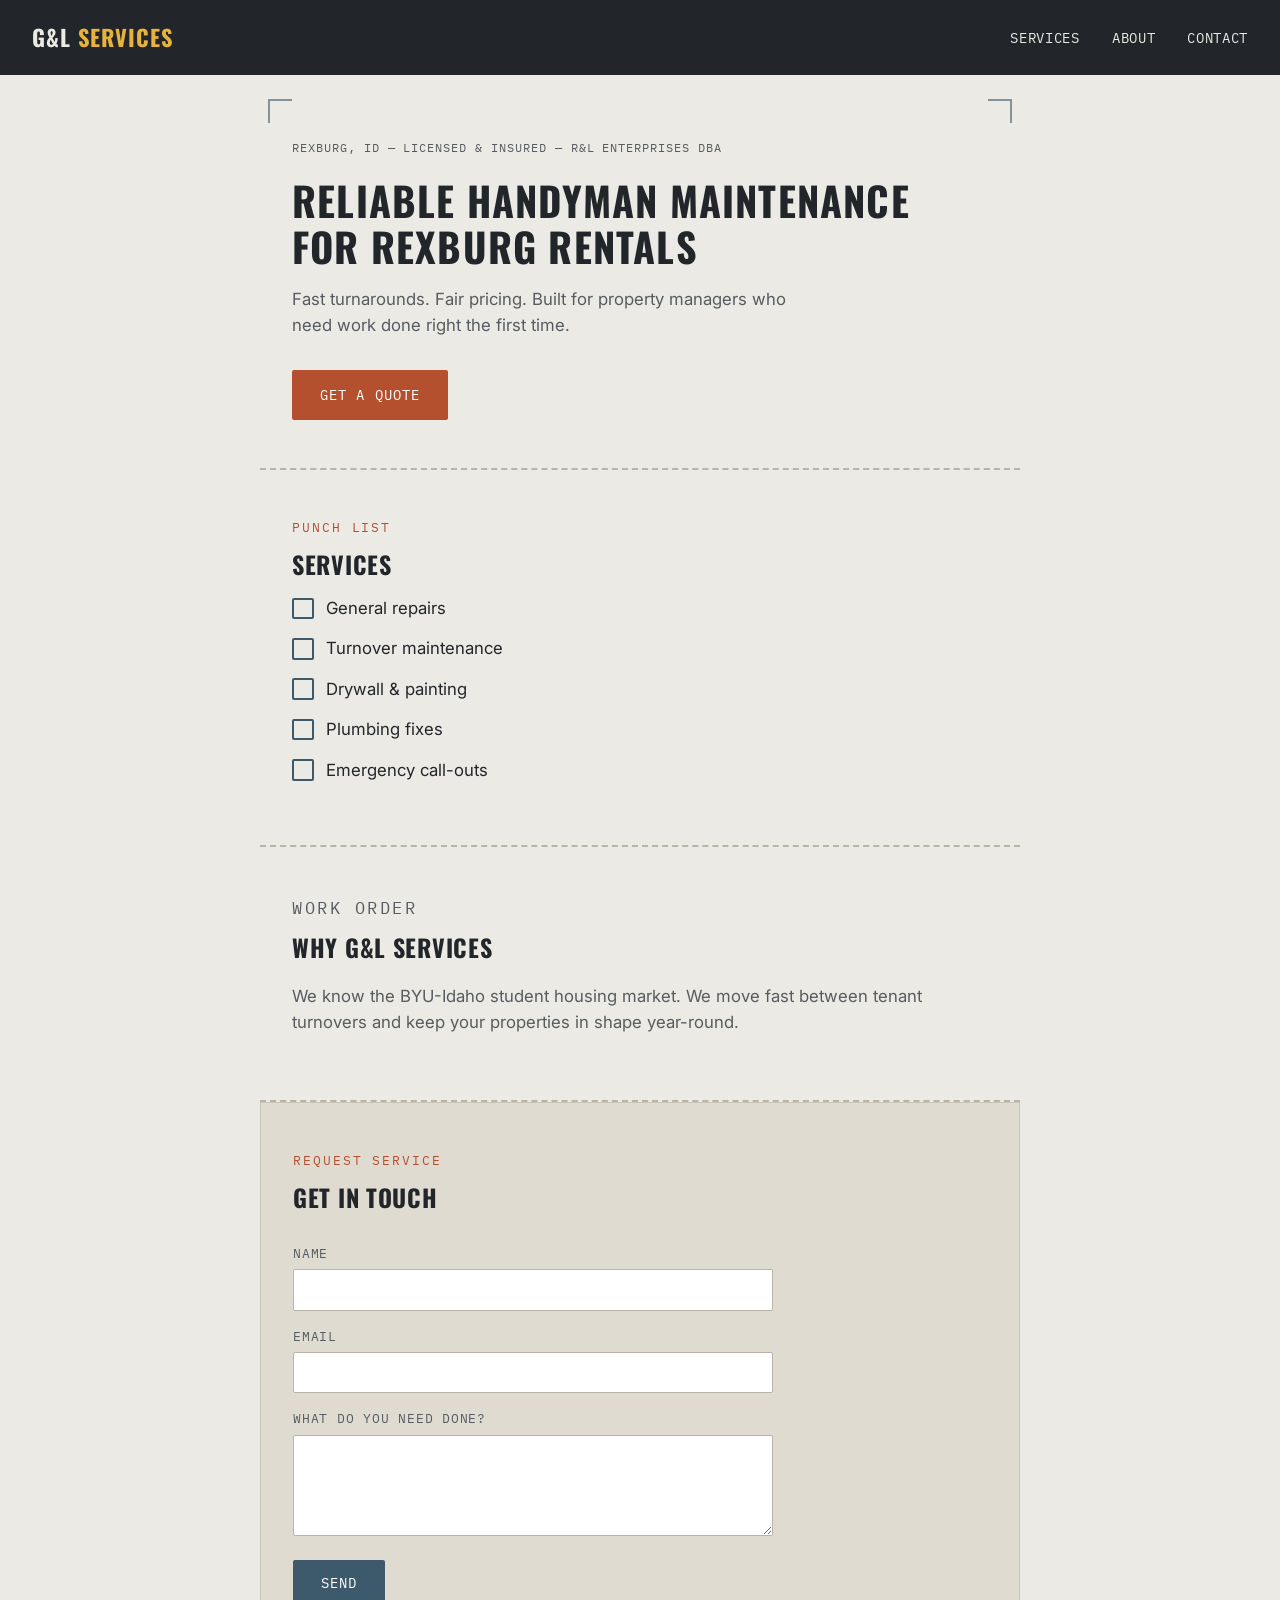
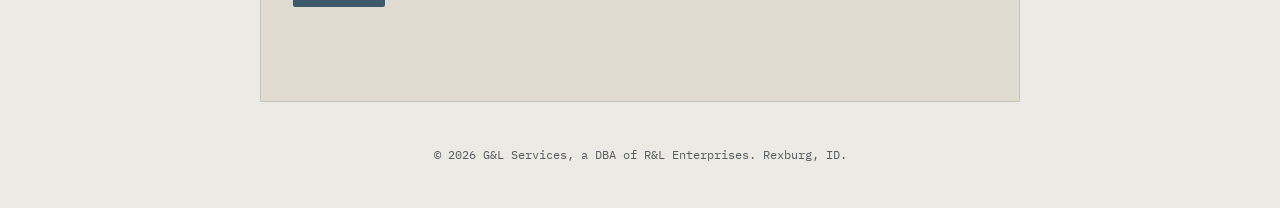
==== index.html @ a410be18 "Add files via upload" ====
<!DOCTYPE html>
<html lang="en">
<head>
  <meta charset="UTF-8">
  <meta name="viewport" content="width=device-width, initial-scale=1.0">
  <title>G&L Services | Rexburg Property Maintenance</title>
  <link rel="preconnect" href="https://fonts.googleapis.com">
  <link href="https://fonts.googleapis.com/css2?family=IBM+Plex+Mono:wght@500&family=Inter:wght@400;500;600&family=Oswald:wght@500;600;700&display=swap" rel="stylesheet">
  <link rel="stylesheet" href="style.css">
</head>
<body>

  <header class="site-header">
    <div class="wordmark">G&amp;L <span>SERVICES</span></div>
    <nav class="site-nav">
      <a href="#services">Services</a>
      <a href="#about">About</a>
      <a href="#contact">Contact</a>
    </nav>
  </header>

  <section id="hero" class="hero">
    <div class="ticket-meta">REXBURG, ID &mdash; LICENSED &amp; INSURED &mdash; R&amp;L ENTERPRISES DBA</div>
    <h1>Reliable Handyman Maintenance<br>for Rexburg Rentals</h1>
    <p>Fast turnarounds. Fair pricing. Built for property managers who need work done right the first time.</p>
    <a href="#contact" class="cta-button">Get a Quote</a>
  </section>

  <div class="tear-line" aria-hidden="true"></div>

  <section id="services" class="services">
    <p class="section-label">Punch List</p>
    <h2>Services</h2>
    <ul class="checklist">
      <li>General repairs</li>
      <li>Turnover maintenance</li>
      <li>Drywall &amp; painting</li>
      <li>Plumbing fixes</li>
      <li>Emergency call-outs</li>
    </ul>
  </section>

  <div class="tear-line" aria-hidden="true"></div>

  <section id="about" class="about">
    <p class="section-label">Work Order</p>
    <h2>Why G&amp;L Services</h2>
    <p>We know the BYU-Idaho student housing market. We move fast between tenant turnovers and keep your properties in shape year-round.</p>
  </section>

  <div class="tear-line" aria-hidden="true"></div>

  <section id="contact" class="contact">
    <p class="section-label">Request Service</p>
    <h2>Get in Touch</h2>
    <form id="contactForm" action="https://formspree.io/f/xdenrgyk" method="POST" novalidate>
      <label for="name">Name</label>
      <input type="text" id="name" name="name">

      <label for="email">Email</label>
      <input type="email" id="email" name="email">

      <label for="message">What do you need done?</label>
      <textarea id="message" name="message" rows="4"></textarea>

      <button type="submit">Send</button>

      <p id="formStatus" role="status"></p>
    </form>
  </section>

  <footer class="site-footer">
    <p>&copy; 2026 G&amp;L Services, a DBA of R&amp;L Enterprises. Rexburg, ID.</p>
  </footer>

  <script src="script.js"></script>
</body>
</html>
---- style.css ----
/* ---------- Design tokens ---------- */
:root {
  --color-bg: #ECEAE4;
  --color-bg-panel: #DFDBD0;
  --color-ink: #22262B;
  --color-ink-soft: #565C61;
  --color-steel: #3D5A6C;
  --color-rust: #B5502F;
  --color-rust-dark: #8F3E23;
  --color-safety: #E8B33D;

  --font-display: 'Oswald', sans-serif;
  --font-body: 'Inter', sans-serif;
  --font-mono: 'IBM Plex Mono', monospace;
}

/* ---------- Reset-ish basics ---------- */
* {
  box-sizing: border-box;
}

body {
  margin: 0;
  background: var(--color-bg);
  color: var(--color-ink);
  font-family: var(--font-body);
  line-height: 1.55;
}

h1, h2 {
  font-family: var(--font-display);
  text-transform: uppercase;
  letter-spacing: 0.03em;
  color: var(--color-ink);
  margin: 0 0 0.5em 0;
}

a {
  color: var(--color-steel);
}

/* Visible focus state for keyboard users */
a:focus-visible,
button:focus-visible,
input:focus-visible,
textarea:focus-visible {
  outline: 3px solid var(--color-safety);
  outline-offset: 2px;
}

/* ---------- Header ---------- */
.site-header {
  display: flex;
  justify-content: space-between;
  align-items: center;
  padding: 1.25rem 2rem;
  background: var(--color-ink);
}

.wordmark {
  font-family: var(--font-display);
  font-size: 1.4rem;
  font-weight: 700;
  color: var(--color-bg);
  letter-spacing: 0.04em;
}

.wordmark span {
  color: var(--color-safety);
}

.site-nav a {
  color: var(--color-bg);
  text-decoration: none;
  font-family: var(--font-mono);
  font-size: 0.85rem;
  text-transform: uppercase;
  letter-spacing: 0.05em;
  margin-left: 1.75rem;
}

.site-nav a:hover {
  color: var(--color-safety);
}

/* ---------- Section label (the "stamped" ticket field name) ---------- */
.section-label {
  font-family: var(--font-mono);
  font-size: 0.8rem;
  text-transform: uppercase;
  letter-spacing: 0.15em;
  color: var(--color-rust);
  margin: 0 0 0.5rem 0;
}

/* ---------- Hero ---------- */
.hero {
  position: relative;
  max-width: 760px;
  margin: 0 auto;
  padding: 4rem 2rem 3rem 2rem;
  text-align: left;
}

/* Blueprint-style corner registration marks */
.hero::before,
.hero::after {
  content: "";
  position: absolute;
  width: 22px;
  height: 22px;
  border: 2px solid var(--color-steel);
  opacity: 0.6;
}

.hero::before {
  top: 1.5rem;
  left: 0.5rem;
  border-right: none;
  border-bottom: none;
}

.hero::after {
  top: 1.5rem;
  right: 0.5rem;
  border-left: none;
  border-bottom: none;
}

.ticket-meta {
  font-family: var(--font-mono);
  font-size: 0.75rem;
  letter-spacing: 0.08em;
  color: var(--color-ink-soft);
  text-transform: uppercase;
  margin-bottom: 1.25rem;
}

.hero h1 {
  font-size: 2.5rem;
  line-height: 1.15;
  margin-bottom: 1rem;
}

.hero p {
  font-size: 1.05rem;
  color: var(--color-ink-soft);
  max-width: 46ch;
  margin-bottom: 2rem;
}

.cta-button {
  display: inline-block;
  background: var(--color-rust);
  color: #fff;
  font-family: var(--font-mono);
  text-transform: uppercase;
  letter-spacing: 0.08em;
  font-size: 0.85rem;
  text-decoration: none;
  padding: 0.9rem 1.75rem;
  border-radius: 2px;
  transition: background 0.15s ease;
}

.cta-button:hover {
  background: var(--color-rust-dark);
}

/* ---------- Tear-line divider ---------- */
.tear-line {
  max-width: 760px;
  margin: 0 auto;
  border-top: 2px dashed #B9B4A6;
}

/* ---------- Services (checklist) ---------- */
.services,
.about,
.contact {
  max-width: 760px;
  margin: 0 auto;
  padding: 3rem 2rem;
}

.checklist {
  list-style: none;
  margin: 0;
  padding: 0;
}

.checklist li {
  position: relative;
  padding-left: 2.1rem;
  margin-bottom: 0.9rem;
  font-size: 1.05rem;
}

.checklist li::before {
  content: "";
  position: absolute;
  left: 0;
  top: 0.15em;
  width: 1.1rem;
  height: 1.1rem;
  border: 2px solid var(--color-steel);
  border-radius: 2px;
}

/* ---------- About ---------- */
.about p {
  color: var(--color-ink-soft);
  max-width: 60ch;
  font-size: 1.05rem;
}

/* ---------- Contact form ---------- */
.contact {
  background: var(--color-bg-panel);
  border: 1px solid #C9C4B6;
}

.contact form {
  display: flex;
  flex-direction: column;
  max-width: 480px;
}

.contact label {
  font-family: var(--font-mono);
  font-size: 0.8rem;
  text-transform: uppercase;
  letter-spacing: 0.06em;
  color: var(--color-ink-soft);
  margin-top: 1rem;
  margin-bottom: 0.35rem;
}

.contact input,
.contact textarea {
  font-family: var(--font-body);
  font-size: 1rem;
  padding: 0.6rem 0.7rem;
  border: 1px solid #B9B4A6;
  border-radius: 2px;
  background: #fff;
  color: var(--color-ink);
}

.contact button {
  align-self: flex-start;
  margin-top: 1.5rem;
  background: var(--color-steel);
  color: #fff;
  border: none;
  font-family: var(--font-mono);
  text-transform: uppercase;
  letter-spacing: 0.08em;
  font-size: 0.85rem;
  padding: 0.9rem 1.75rem;
  border-radius: 2px;
  cursor: pointer;
  transition: background 0.15s ease;
}

.contact button:hover {
  background: #2E4453;
}

#formStatus {
  font-family: var(--font-mono);
  font-size: 0.85rem;
  margin-top: 1rem;
  min-height: 1.2em;
}

#formStatus.error {
  color: var(--color-rust-dark);
}

#formStatus.success {
  color: #2E6B4F;
}

/* ---------- Footer ---------- */
.site-footer {
  text-align: center;
  padding: 2rem;
  font-family: var(--font-mono);
  font-size: 0.75rem;
  color: var(--color-ink-soft);
}

/* ---------- Mobile ---------- */
@media (max-width: 600px) {
  .site-header {
    flex-direction: column;
    gap: 0.75rem;
    align-items: flex-start;
  }

  .site-nav a {
    margin-left: 0;
    margin-right: 1.25rem;
  }

  .hero h1 {
    font-size: 1.9rem;
  }
}
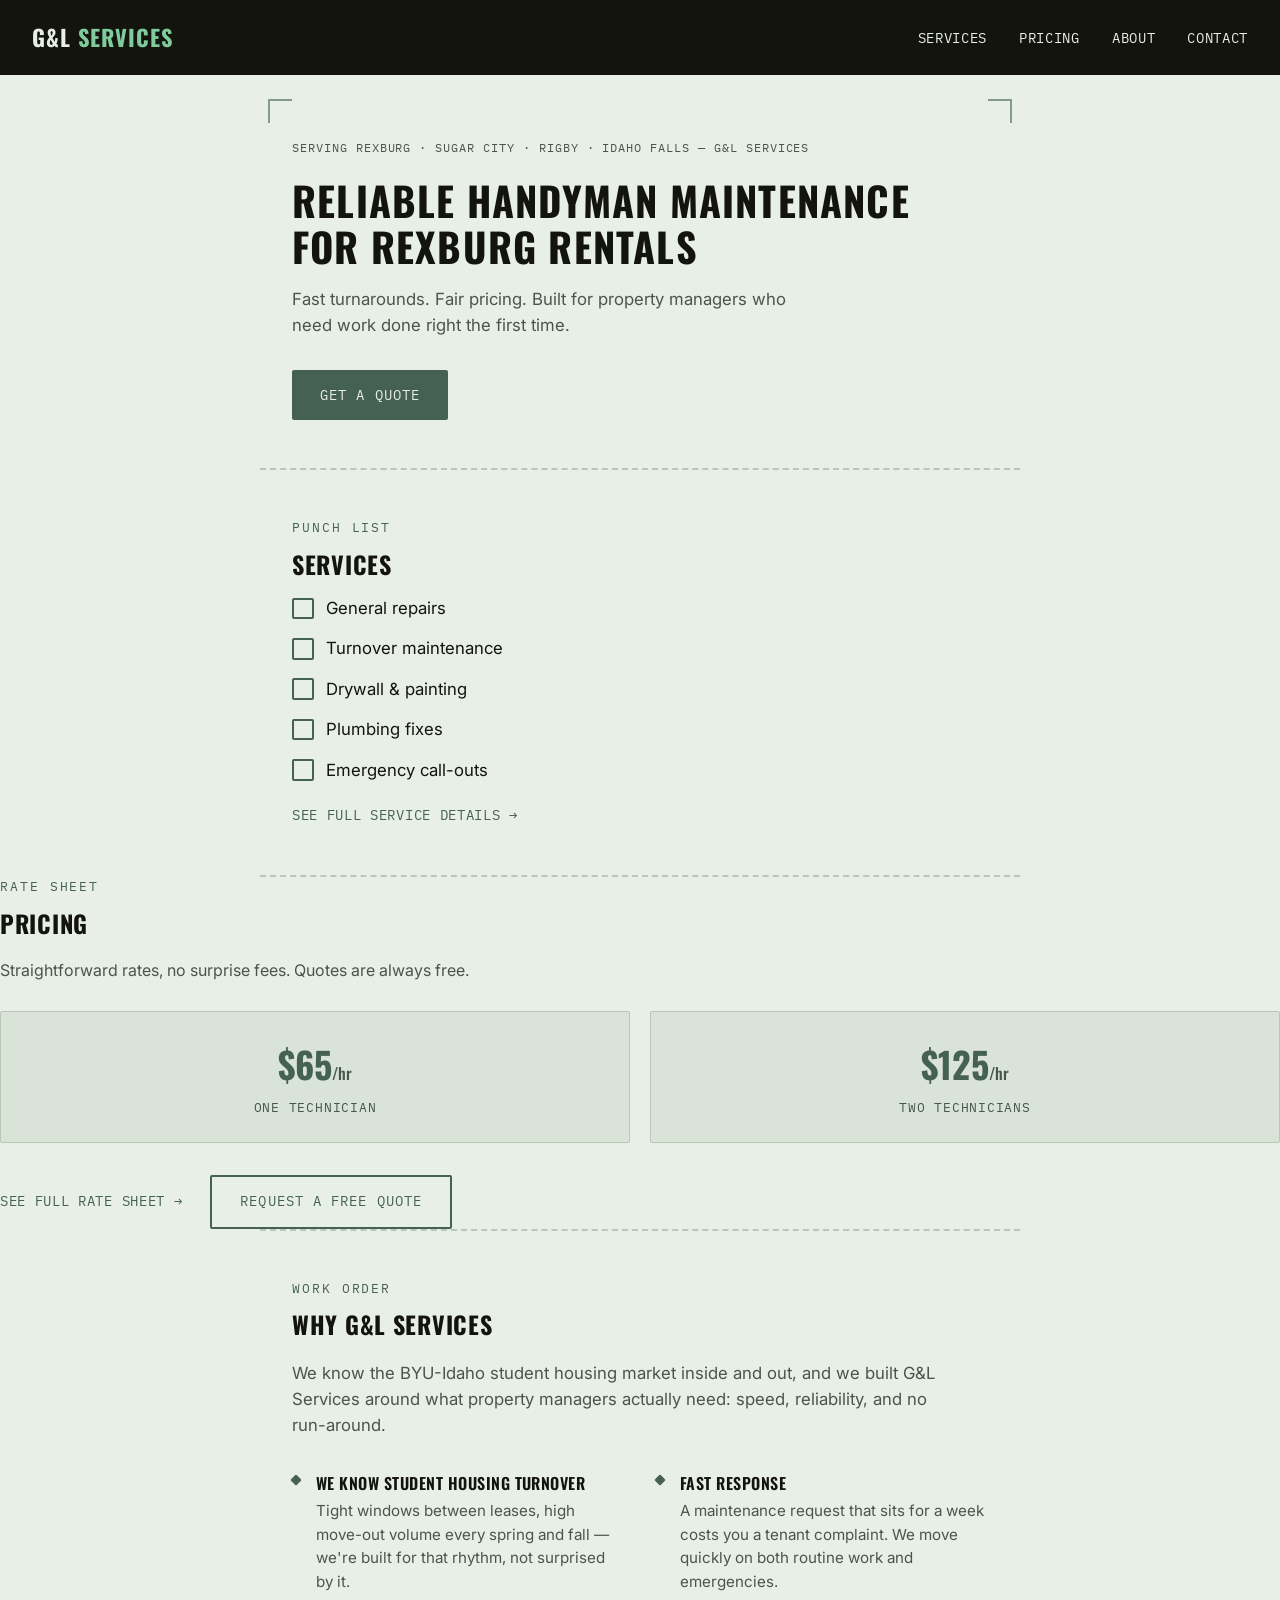
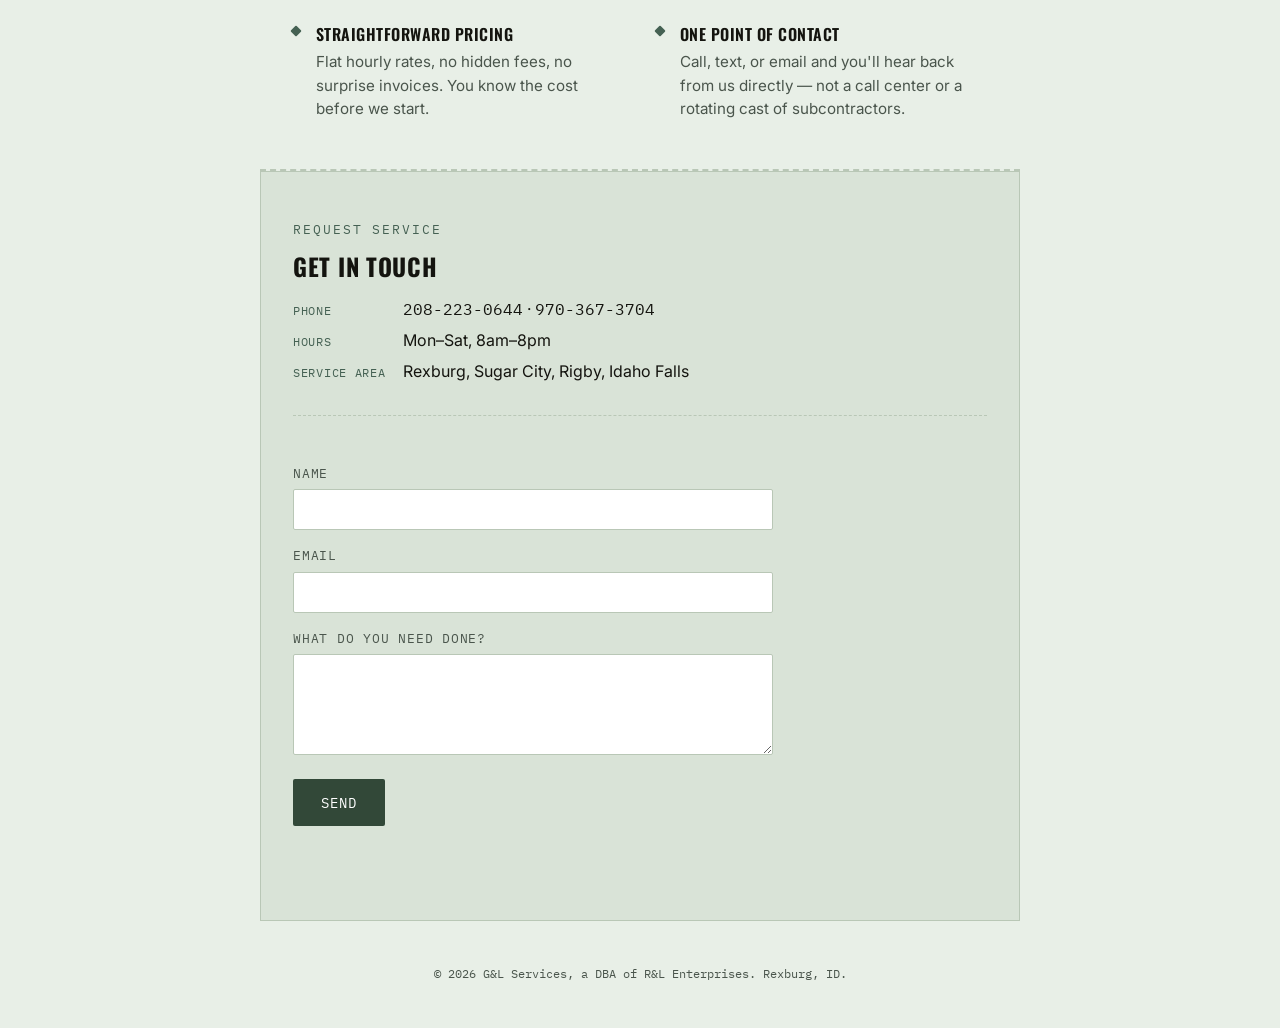
==== commit 916fbbbd: "Add files via upload" ====
--- a/index.html
+++ b/index.html
@@ -11,16 +11,17 @@
 <body>
 
   <header class="site-header">
-    <div class="wordmark">G&amp;L <span>SERVICES</span></div>
+    <a href="index.html" class="wordmark">G&amp;L <span>SERVICES</span></a>
     <nav class="site-nav">
-      <a href="#services">Services</a>
+      <a href="services.html">Services</a>
+      <a href="pricing.html">Pricing</a>
       <a href="#about">About</a>
       <a href="#contact">Contact</a>
     </nav>
   </header>
 
   <section id="hero" class="hero">
-    <div class="ticket-meta">REXBURG, ID &mdash; LICENSED &amp; INSURED &mdash; R&amp;L ENTERPRISES DBA</div>
+    <div class="ticket-meta">SERVING REXBURG &middot; SUGAR CITY &middot; RIGBY &middot; IDAHO FALLS &mdash; G&amp;L SERVICES</div>
     <h1>Reliable Handyman Maintenance<br>for Rexburg Rentals</h1>
     <p>Fast turnarounds. Fair pricing. Built for property managers who need work done right the first time.</p>
     <a href="#contact" class="cta-button">Get a Quote</a>
@@ -38,6 +39,27 @@
       <li>Plumbing fixes</li>
       <li>Emergency call-outs</li>
     </ul>
+    <a href="services.html" class="text-link">See full service details &rarr;</a>
+  </section>
+
+  <div class="tear-line" aria-hidden="true"></div>
+
+  <section id="pricing" class="pricing">
+    <p class="section-label">Rate Sheet</p>
+    <h2>Pricing</h2>
+    <p class="pricing-intro">Straightforward rates, no surprise fees. Quotes are always free.</p>
+    <div class="pricing-cards">
+      <div class="pricing-card">
+        <p class="pricing-rate">$65<span>/hr</span></p>
+        <p class="pricing-label">One technician</p>
+      </div>
+      <div class="pricing-card">
+        <p class="pricing-rate">$125<span>/hr</span></p>
+        <p class="pricing-label">Two technicians</p>
+      </div>
+    </div>
+    <a href="pricing.html" class="text-link">See full rate sheet &rarr;</a>
+    <a href="#contact" class="cta-button cta-button--outline">Request a Free Quote</a>
   </section>
 
   <div class="tear-line" aria-hidden="true"></div>
@@ -45,7 +67,26 @@
   <section id="about" class="about">
     <p class="section-label">Work Order</p>
     <h2>Why G&amp;L Services</h2>
-    <p>We know the BYU-Idaho student housing market. We move fast between tenant turnovers and keep your properties in shape year-round.</p>
+    <p class="about-intro">We know the BYU-Idaho student housing market inside and out, and we built G&amp;L Services around what property managers actually need: speed, reliability, and no run-around.</p>
+
+    <ul class="reasons">
+      <li>
+        <span class="reasons-title">We know student housing turnover</span>
+        <span class="reasons-desc">Tight windows between leases, high move-out volume every spring and fall &mdash; we're built for that rhythm, not surprised by it.</span>
+      </li>
+      <li>
+        <span class="reasons-title">Fast response</span>
+        <span class="reasons-desc">A maintenance request that sits for a week costs you a tenant complaint. We move quickly on both routine work and emergencies.</span>
+      </li>
+      <li>
+        <span class="reasons-title">Straightforward pricing</span>
+        <span class="reasons-desc">Flat hourly rates, no hidden fees, no surprise invoices. You know the cost before we start.</span>
+      </li>
+      <li>
+        <span class="reasons-title">One point of contact</span>
+        <span class="reasons-desc">Call, text, or email and you'll hear back from us directly &mdash; not a call center or a rotating cast of subcontractors.</span>
+      </li>
+    </ul>
   </section>
 
   <div class="tear-line" aria-hidden="true"></div>
@@ -53,6 +94,13 @@
   <section id="contact" class="contact">
     <p class="section-label">Request Service</p>
     <h2>Get in Touch</h2>
+
+    <div class="contact-info">
+      <p><span class="contact-info-label">Phone</span><a href="tel:12082230644">208-223-0644</a> &middot; <a href="tel:19703673704">970-367-3704</a></p>
+      <p><span class="contact-info-label">Hours</span>Mon&ndash;Sat, 8am&ndash;8pm</p>
+      <p><span class="contact-info-label">Service Area</span>Rexburg, Sugar City, Rigby, Idaho Falls</p>
+    </div>
+
     <form id="contactForm" action="https://formspree.io/f/xdenrgyk" method="POST" novalidate>
       <label for="name">Name</label>
       <input type="text" id="name" name="name">
--- a/style.css
+++ b/style.css
@@ -1,13 +1,26 @@
 /* ---------- Design tokens ---------- */
 :root {
-  --color-bg: #ECEAE4;
-  --color-bg-panel: #DFDBD0;
-  --color-ink: #22262B;
-  --color-ink-soft: #565C61;
-  --color-steel: #3D5A6C;
-  --color-rust: #B5502F;
-  --color-rust-dark: #8F3E23;
-  --color-safety: #E8B33D;
+  --color-bg: #E8EFE7;
+  --color-bg-panel: #D9E3D7;
+  --color-bg-header: #14140F;
+  --color-ink: #14140F;
+  --color-ink-soft: #4A554C;
+  --color-border: #B9C7B6;
+
+  --color-forest: #456153;
+  --color-forest-deep: #324838;
+  --color-forest-darker: #22331F;
+  --color-forest-bright: #456153;
+  --color-forest-bright-dark: #324838;
+  --color-forest-on-dark: #7FCB9C;
+
+  --color-safety: #C7841F;
+  --color-error: #B3402A;
+  --color-success: #3D6B4A;
+
+  --color-input-bg: #FFFFFF;
+  --color-input-text: #14140F;
+  --color-input-border: #B9C7B6;
 
   --font-display: 'Oswald', sans-serif;
   --font-body: 'Inter', sans-serif;
@@ -36,7 +49,7 @@
 }
 
 a {
-  color: var(--color-steel);
+  color: var(--color-forest);
 }
 
 /* Visible focus state for keyboard users */
@@ -48,25 +61,117 @@
   outline-offset: 2px;
 }
 
+.wordmark {
+  font-family: var(--font-display);
+  font-size: 1.4rem;
+  font-weight: 700;
+  color: var(--color-bg);
+  letter-spacing: 0.04em;
+  text-decoration: none;
+}
+
+.wordmark span {
+  color: var(--color-forest-on-dark);
+}
+
+/* ---------- Sub-page hero (Services / Pricing pages) ---------- */
+.hero--page {
+  padding-top: 3rem;
+  padding-bottom: 2.5rem;
+}
+
+.hero--page::before,
+.hero--page::after {
+  display: none;
+}
+
+.hero--page h1 {
+  font-size: 2.25rem;
+  margin-bottom: 0.75rem;
+}
+
+.hero--page p {
+  color: var(--color-ink-soft);
+  max-width: 55ch;
+  font-size: 1.05rem;
+}
+
+/* ---------- Services detail page ---------- */
+.services-detail {
+  max-width: 760px;
+  margin: 0 auto;
+  padding: 1rem 2rem 3rem 2rem;
+}
+
+.service-block {
+  padding: 1.75rem 0;
+}
+
+.service-block h2 {
+  font-size: 1.4rem;
+  margin-bottom: 0.6rem;
+}
+
+.service-block p {
+  color: var(--color-ink-soft);
+  max-width: 62ch;
+  margin: 0;
+}
+
+.tear-line--sub {
+  max-width: 760px;
+  opacity: 0.6;
+}
+
+.services-cta {
+  max-width: 760px;
+  margin: 0 auto;
+  padding: 2.5rem 2rem;
+  text-align: left;
+}
+
+.services-cta p {
+  font-family: var(--font-display);
+  text-transform: uppercase;
+  letter-spacing: 0.03em;
+  font-size: 1.1rem;
+  margin: 0 0 0.75rem 0;
+}
+
+.services-cta .cta-button {
+  margin-left: 0.5rem;
+}
+
+/* ---------- Pricing detail page ---------- */
+.pricing--page {
+  padding-top: 1rem;
+}
+
+.pricing-faq {
+  margin: 2.5rem 0;
+  display: flex;
+  flex-direction: column;
+  gap: 1.75rem;
+}
+
+.pricing-faq-item h2 {
+  font-size: 1.1rem;
+  margin-bottom: 0.4rem;
+}
+
+.pricing-faq-item p {
+  color: var(--color-ink-soft);
+  max-width: 62ch;
+  margin: 0;
+}
+
 /* ---------- Header ---------- */
 .site-header {
   display: flex;
   justify-content: space-between;
   align-items: center;
   padding: 1.25rem 2rem;
-  background: var(--color-ink);
-}
-
-.wordmark {
-  font-family: var(--font-display);
-  font-size: 1.4rem;
-  font-weight: 700;
-  color: var(--color-bg);
-  letter-spacing: 0.04em;
-}
-
-.wordmark span {
-  color: var(--color-safety);
+  background: var(--color-bg-header);
 }
 
 .site-nav a {
@@ -80,7 +185,7 @@
 }
 
 .site-nav a:hover {
-  color: var(--color-safety);
+  color: var(--color-forest-on-dark);
 }
 
 /* ---------- Section label (the "stamped" ticket field name) ---------- */
@@ -89,7 +194,7 @@
   font-size: 0.8rem;
   text-transform: uppercase;
   letter-spacing: 0.15em;
-  color: var(--color-rust);
+  color: var(--color-forest-bright);
   margin: 0 0 0.5rem 0;
 }
 
@@ -109,7 +214,7 @@
   position: absolute;
   width: 22px;
   height: 22px;
-  border: 2px solid var(--color-steel);
+  border: 2px solid var(--color-forest);
   opacity: 0.6;
 }
 
@@ -151,8 +256,8 @@
 
 .cta-button {
   display: inline-block;
-  background: var(--color-rust);
-  color: #fff;
+  background: var(--color-forest-bright);
+  color: var(--color-bg);
   font-family: var(--font-mono);
   text-transform: uppercase;
   letter-spacing: 0.08em;
@@ -164,14 +269,14 @@
 }
 
 .cta-button:hover {
-  background: var(--color-rust-dark);
+  background: var(--color-forest-bright-dark);
 }
 
 /* ---------- Tear-line divider ---------- */
 .tear-line {
   max-width: 760px;
   margin: 0 auto;
-  border-top: 2px dashed #B9B4A6;
+  border-top: 2px dashed var(--color-border);
 }
 
 /* ---------- Services (checklist) ---------- */
@@ -203,21 +308,188 @@
   top: 0.15em;
   width: 1.1rem;
   height: 1.1rem;
-  border: 2px solid var(--color-steel);
+  border: 2px solid var(--color-forest);
   border-radius: 2px;
 }
 
+.checklist--detailed li {
+  display: flex;
+  flex-direction: column;
+  margin-bottom: 1.4rem;
+}
+
+.checklist-title {
+  font-family: var(--font-display);
+  font-weight: 600;
+  text-transform: uppercase;
+  letter-spacing: 0.03em;
+  font-size: 1.05rem;
+}
+
+.checklist-desc {
+  color: var(--color-ink-soft);
+  font-size: 0.95rem;
+  margin-top: 0.2rem;
+}
+
+/* ---------- Pricing ---------- */
+.pricing-intro {
+  color: var(--color-ink-soft);
+  margin-bottom: 1.75rem;
+}
+
+.pricing-cards {
+  display: flex;
+  gap: 1.25rem;
+  margin-bottom: 2rem;
+  flex-wrap: wrap;
+}
+
+.pricing-card {
+  background: var(--color-bg-panel);
+  border: 1px solid var(--color-border);
+  border-radius: 2px;
+  padding: 1.5rem 2rem;
+  text-align: center;
+  flex: 1;
+  min-width: 160px;
+}
+
+.pricing-rate {
+  font-family: var(--font-display);
+  font-size: 2.25rem;
+  font-weight: 700;
+  color: var(--color-forest);
+  margin: 0;
+}
+
+.pricing-rate span {
+  font-size: 1rem;
+  font-weight: 500;
+  color: var(--color-ink-soft);
+}
+
+.pricing-label {
+  font-family: var(--font-mono);
+  font-size: 0.8rem;
+  text-transform: uppercase;
+  letter-spacing: 0.06em;
+  color: var(--color-ink-soft);
+  margin: 0.4rem 0 0 0;
+}
+
+.cta-button--outline {
+  background: transparent;
+  border: 2px solid var(--color-forest-bright);
+  color: var(--color-forest-bright);
+}
+
+.cta-button--outline:hover {
+  background: var(--color-forest-bright);
+  color: var(--color-bg);
+}
+
+.text-link {
+  display: inline-block;
+  font-family: var(--font-mono);
+  font-size: 0.85rem;
+  text-transform: uppercase;
+  letter-spacing: 0.05em;
+  color: var(--color-forest);
+  text-decoration: none;
+  margin-top: 0.5rem;
+  margin-right: 1.5rem;
+}
+
+.text-link:hover {
+  color: var(--color-forest-bright);
+}
+
 /* ---------- About ---------- */
-.about p {
+.about-intro {
   color: var(--color-ink-soft);
   max-width: 60ch;
   font-size: 1.05rem;
+  margin-bottom: 2rem;
+}
+
+.reasons {
+  list-style: none;
+  margin: 0;
+  padding: 0;
+  display: grid;
+  grid-template-columns: 1fr 1fr;
+  gap: 1.75rem 2rem;
+}
+
+.reasons li {
+  position: relative;
+  padding-left: 1.5rem;
+  display: flex;
+  flex-direction: column;
+}
+
+.reasons li::before {
+  content: "";
+  position: absolute;
+  left: 0;
+  top: 0.35em;
+  width: 8px;
+  height: 8px;
+  background: var(--color-forest-bright);
+  border-radius: 1px;
+  transform: rotate(45deg);
+}
+
+.reasons-title {
+  font-family: var(--font-display);
+  font-weight: 600;
+  text-transform: uppercase;
+  letter-spacing: 0.03em;
+  font-size: 1rem;
+}
+
+.reasons-desc {
+  color: var(--color-ink-soft);
+  font-size: 0.95rem;
+  margin-top: 0.25rem;
 }
 
 /* ---------- Contact form ---------- */
 .contact {
   background: var(--color-bg-panel);
-  border: 1px solid #C9C4B6;
+  border: 1px solid var(--color-border);
+}
+
+.contact-info {
+  margin-bottom: 2rem;
+  padding-bottom: 1.5rem;
+  border-bottom: 1px dashed var(--color-border);
+}
+
+.contact-info p {
+  margin: 0.4rem 0;
+  font-size: 1rem;
+}
+
+.contact-info-label {
+  display: inline-block;
+  width: 110px;
+  font-family: var(--font-mono);
+  font-size: 0.75rem;
+  text-transform: uppercase;
+  letter-spacing: 0.06em;
+  color: var(--color-forest-bright);
+}
+
+.contact-info a {
+  color: var(--color-ink);
+  text-decoration: none;
+  font-family: var(--font-mono);
+}
+
+.contact-info a:hover {
+  color: var(--color-forest);
 }
 
 .contact form {
@@ -241,16 +513,16 @@
   font-family: var(--font-body);
   font-size: 1rem;
   padding: 0.6rem 0.7rem;
-  border: 1px solid #B9B4A6;
+  border: 1px solid var(--color-input-border);
   border-radius: 2px;
-  background: #fff;
-  color: var(--color-ink);
+  background: var(--color-input-bg);
+  color: var(--color-input-text);
 }
 
 .contact button {
   align-self: flex-start;
   margin-top: 1.5rem;
-  background: var(--color-steel);
+  background: var(--color-forest-deep);
   color: #fff;
   border: none;
   font-family: var(--font-mono);
@@ -264,7 +536,7 @@
 }
 
 .contact button:hover {
-  background: #2E4453;
+  background: var(--color-forest-darker);
 }
 
 #formStatus {
@@ -275,11 +547,11 @@
 }
 
 #formStatus.error {
-  color: var(--color-rust-dark);
+  color: var(--color-error);
 }
 
 #formStatus.success {
-  color: #2E6B4F;
+  color: var(--color-success);
 }
 
 /* ---------- Footer ---------- */
@@ -307,4 +579,18 @@
   .hero h1 {
     font-size: 1.9rem;
   }
-}
+
+  .pricing-cards {
+    flex-direction: column;
+  }
+
+  .contact-info-label {
+    display: block;
+    width: auto;
+    margin-bottom: 0.15rem;
+  }
+
+  .reasons {
+    grid-template-columns: 1fr;
+  }
+}
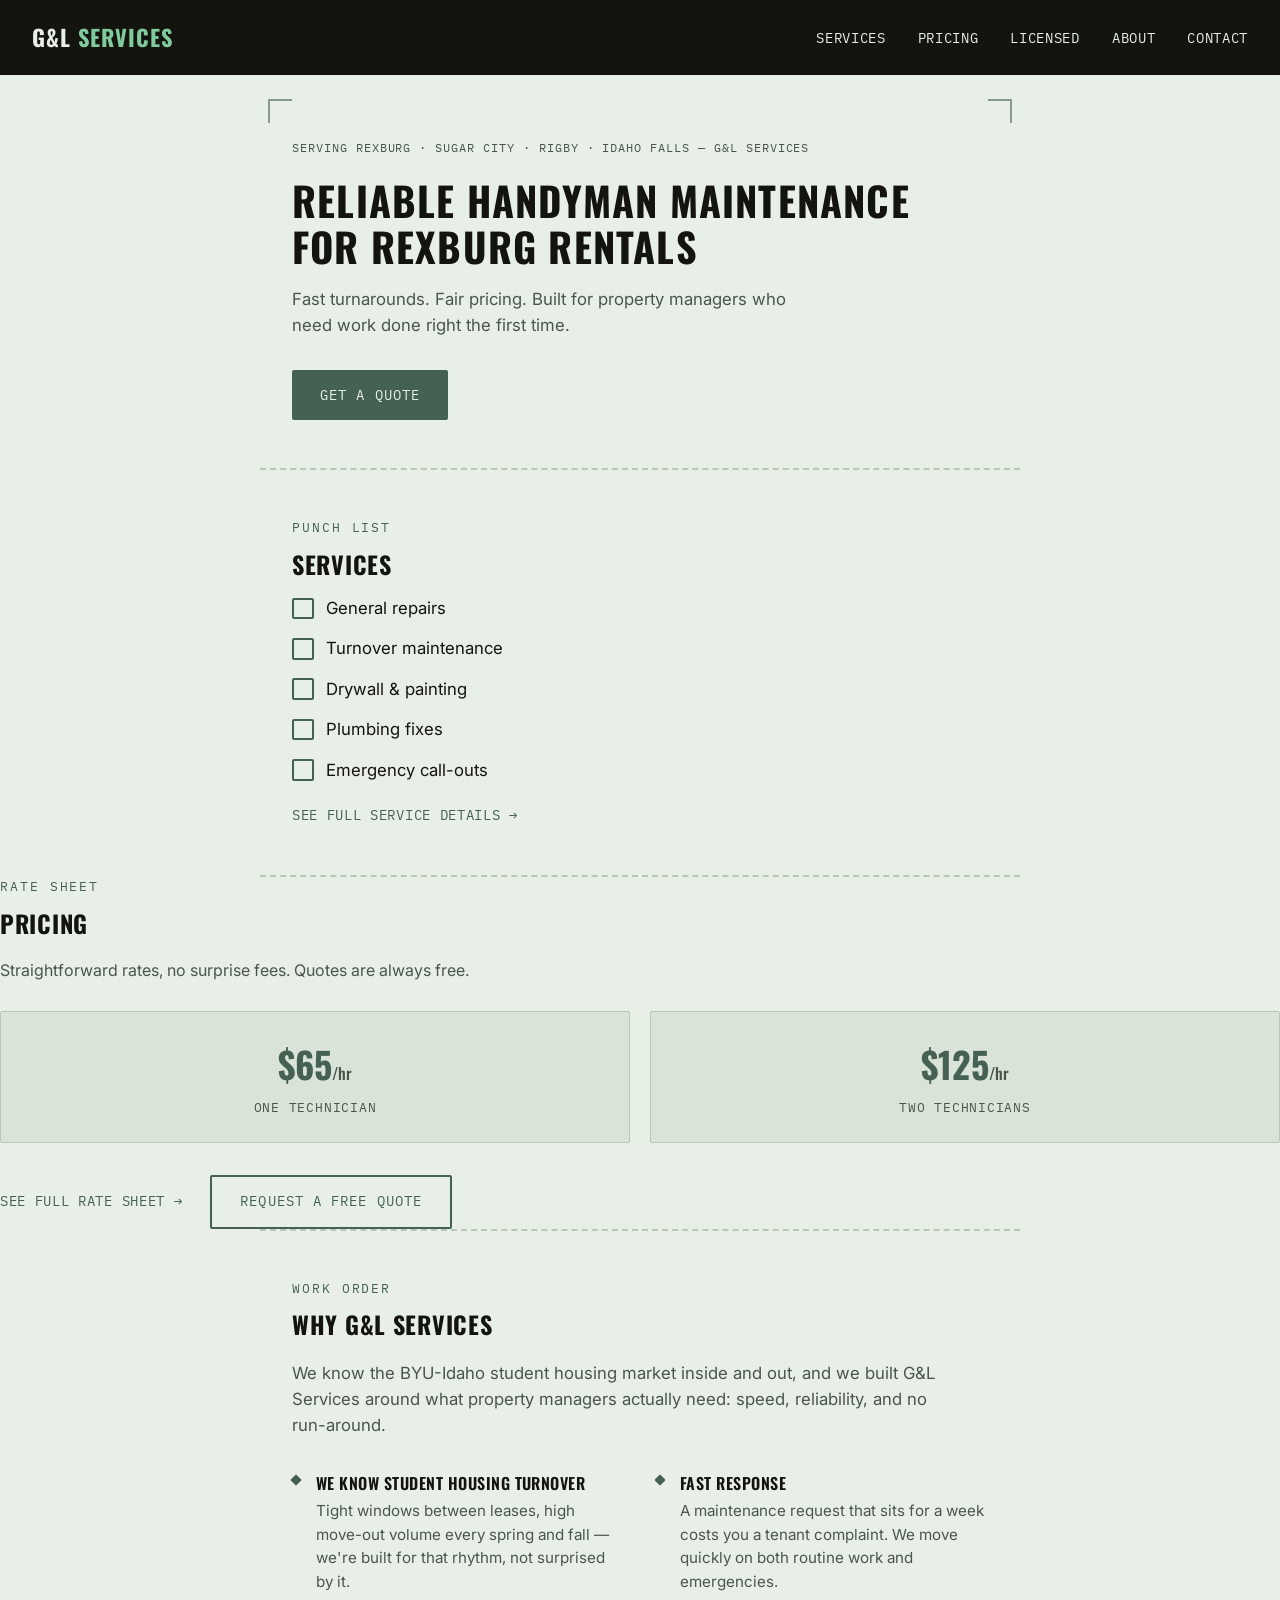
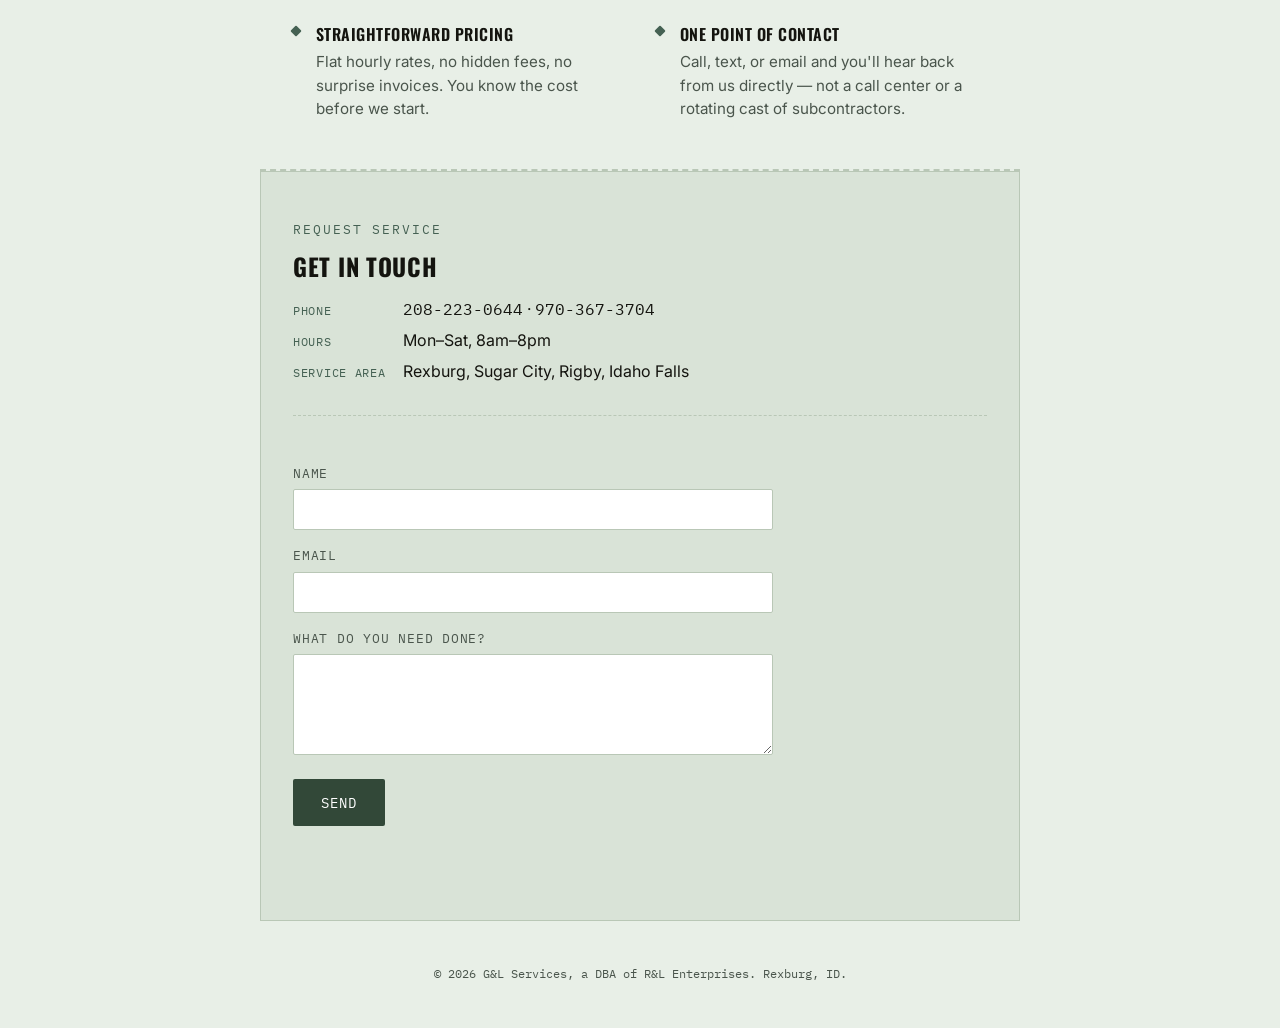
==== commit 17bb2880: "Add files via upload" ====
--- a/index.html
+++ b/index.html
@@ -15,6 +15,7 @@
     <nav class="site-nav">
       <a href="services.html">Services</a>
       <a href="pricing.html">Pricing</a>
+      <a href="licensed.html">Licensed</a>
       <a href="#about">About</a>
       <a href="#contact">Contact</a>
     </nav>
--- a/style.css
+++ b/style.css
@@ -163,6 +163,56 @@
   color: var(--color-ink-soft);
   max-width: 62ch;
   margin: 0;
+}
+
+/* ---------- Licensed / Credentials page ---------- */
+.credentials {
+  max-width: 760px;
+  margin: 0 auto;
+  padding: 1rem 2rem 3rem 2rem;
+}
+
+.credential-block {
+  padding: 1.75rem 0;
+}
+
+.credential-block h2 {
+  font-size: 1.4rem;
+  margin-bottom: 0.6rem;
+}
+
+.credential-block p {
+  color: var(--color-ink-soft);
+  max-width: 62ch;
+  margin: 0 0 1rem 0;
+}
+
+.credential-list {
+  list-style: none;
+  margin: 0;
+  padding: 0;
+}
+
+.credential-list li {
+  display: flex;
+  gap: 0.75rem;
+  padding: 0.5rem 0;
+  border-bottom: 1px dashed var(--color-border);
+  font-size: 0.95rem;
+}
+
+.credential-label {
+  font-family: var(--font-mono);
+  font-size: 0.75rem;
+  text-transform: uppercase;
+  letter-spacing: 0.06em;
+  color: var(--color-forest-bright);
+  min-width: 130px;
+}
+
+.credential-fill {
+  color: var(--color-ink-soft);
+  font-style: italic;
 }
 
 /* ---------- Header ---------- */
